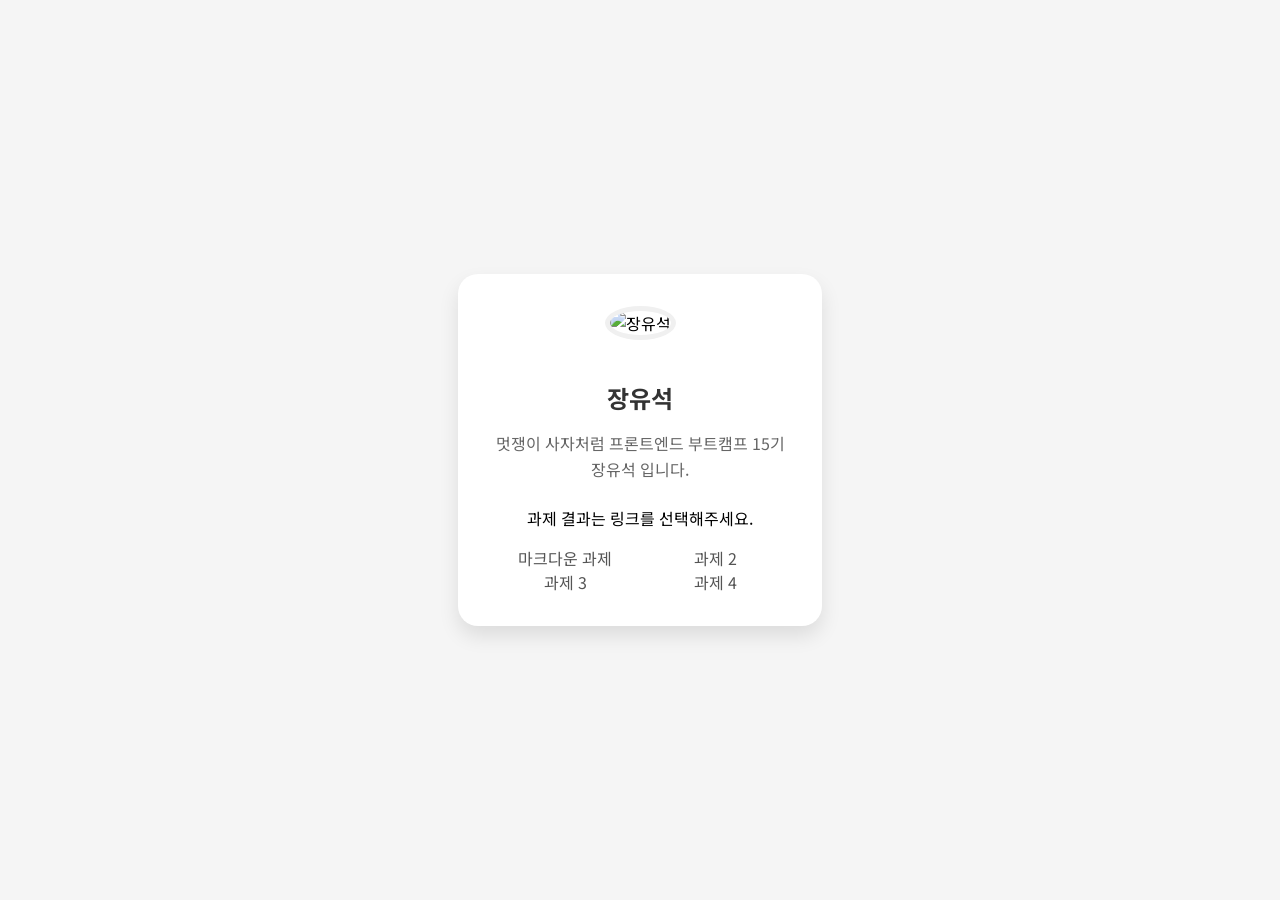
==== index.html @ 5a3b0bee "과제 작성자 이름 변경2" ====
<!doctype html>
<html lang="ko">
  <head>
    <meta charset="UTF-8" />
    <meta name="viewport" content="width=device-width, initial-scale=1.0" />
    <title>HTML/CSS 과제</title>
    <style>
      body {
        margin: 0;
        padding: 0;
        font-family: 'Noto Sans KR', sans-serif;
        background-color: #f5f5f5;
        display: flex;
        justify-content: center;
        align-items: center;
        min-height: 100vh;
      }

      .profile-card {
        background: white;
        border-radius: 20px;
        box-shadow: 0 10px 20px rgba(0, 0, 0, 0.1);
        padding: 2rem;
        width: 300px;
        text-align: center;
      }

      .profile-image {
        width: 150px;
        height: 150px;
        border-radius: 50%;
        margin-bottom: 1.5rem;
        object-fit: cover;
        border: 5px solid #f0f0f0;
      }

      .name {
        font-size: 1.5rem;
        font-weight: bold;
        color: #333;
        margin-bottom: 0.5rem;
      }

      .bio {
        color: #666;
        line-height: 1.6;
        margin-bottom: 1.5rem;
      }

      .homework-links {
        display: flex;
        justify-content: center;
        flex-wrap: wrap;
        margin: 0;
        padding: 0;
        list-style: none;
      }

      .homework-links li {
        width: 50%;
      }

      .homework-links a {
        display: block;
        text-align: center;
        color: #555;
        text-decoration: none;
        transition: color 0.3s ease;
      }

      .homework-links a:hover {
        color: #007bff;
      }
    </style>
    <link href="https://fonts.googleapis.com/css2?family=Noto+Sans+KR:wght@400;700&display=swap" rel="stylesheet" />
    <link rel="stylesheet" href="https://cdnjs.cloudflare.com/ajax/libs/font-awesome/5.15.4/css/all.min.css" />
  </head>
  <body>
    <div class="profile-card">
      <!-- 상대 경로로 이미지 삽입하기 -->
      <img src="./src/assets/profiles/ys.jpg" alt="장유석" class="profile-image" />
      <h1 class="name">장유석</h1>
      <p class="bio">멋쟁이 사자처럼 프론트엔드 부트캠프 15기 장유석 입니다.</p>
      <p>과제 결과는 링크를 선택해주세요.</p>
      <ul class="homework-links">
        <li><a href="./src/md/markdown.md">마크다운 과제</a></li>
        <li><a href="">과제 2</a></li>
        <li><a href="">과제 3</a></li>
        <li><a href="">과제 4</a></li>
      </ul>
    </div>
  </body>
</html>
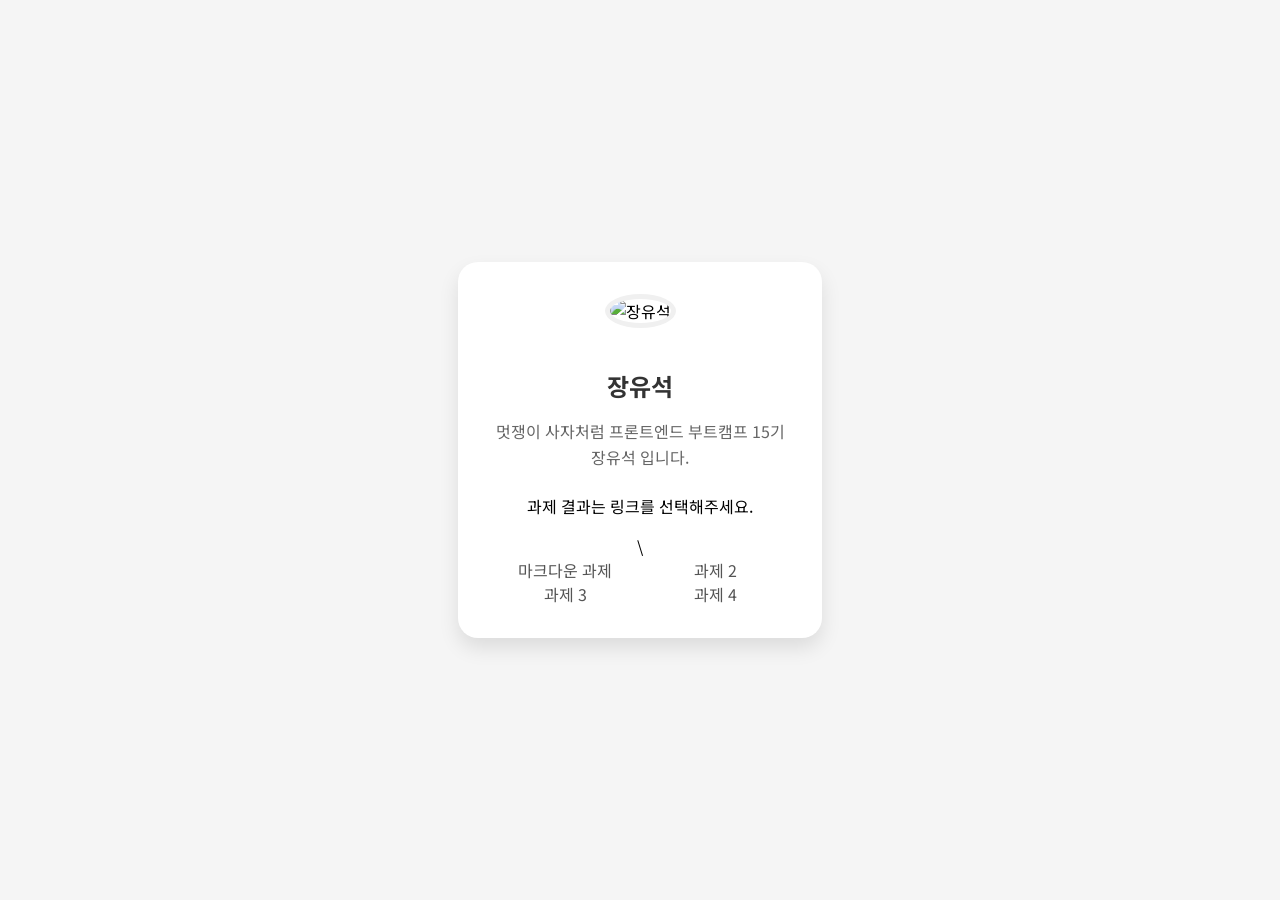
==== commit 96ecd81c: "과제" ====
--- a/index.html
+++ b/index.html
@@ -78,10 +78,11 @@
   <body>
     <div class="profile-card">
       <!-- 상대 경로로 이미지 삽입하기 -->
-      <img src="./src/assets/profiles/ys.jpg" alt="장유석" class="profile-image" />
+      <img src="../homework/src/assets/profiles/ys.jpg" alt="장유석" class="profile-image" />
       <h1 class="name">장유석</h1>
       <p class="bio">멋쟁이 사자처럼 프론트엔드 부트캠프 15기 장유석 입니다.</p>
       <p>과제 결과는 링크를 선택해주세요.</p>
+      \
       <ul class="homework-links">
         <li><a href="./src/md/markdown.md">마크다운 과제</a></li>
         <li><a href="">과제 2</a></li>
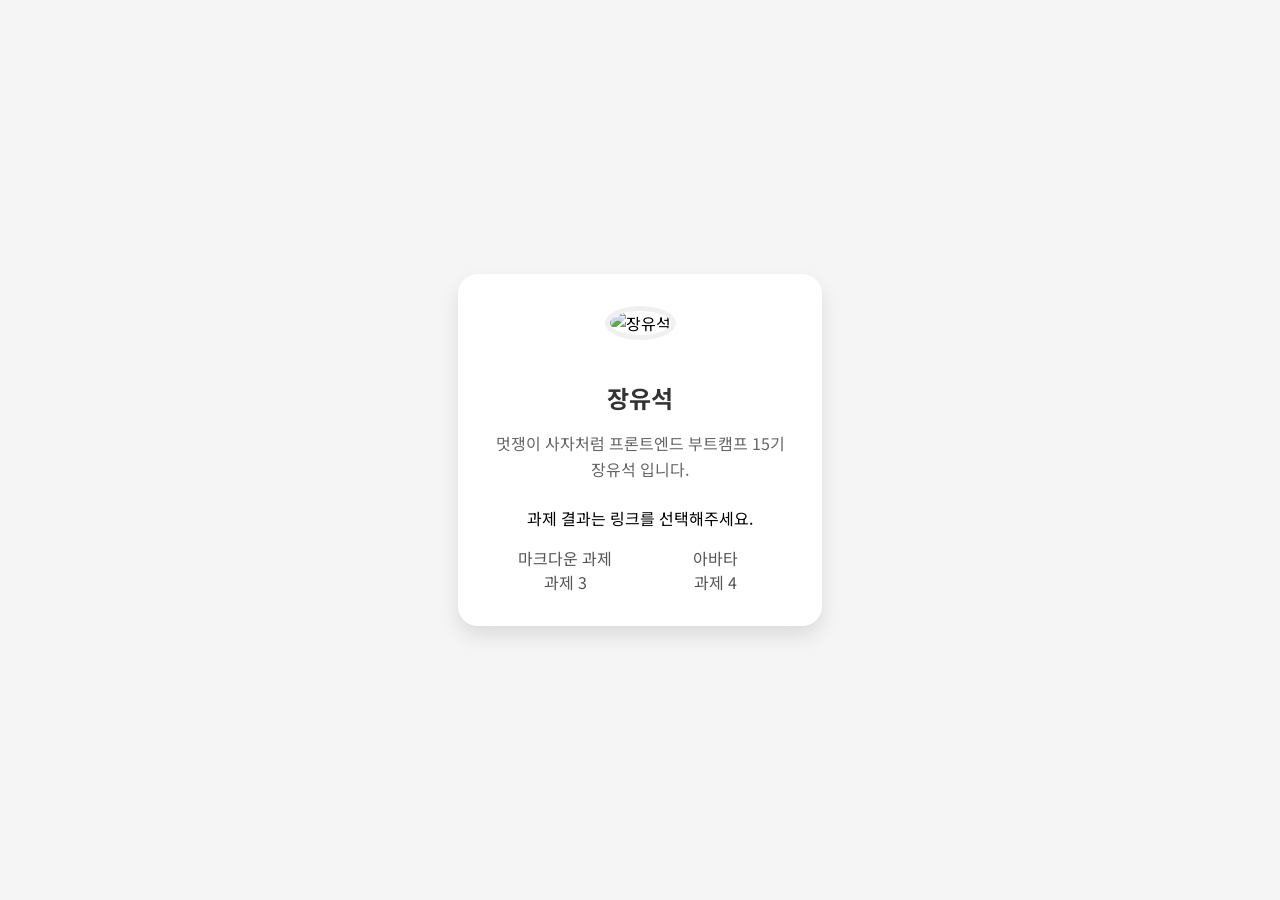
==== commit 2b31a2e7: "아바타 과제" ====
--- a/index.html
+++ b/index.html
@@ -82,10 +82,10 @@
       <h1 class="name">장유석</h1>
       <p class="bio">멋쟁이 사자처럼 프론트엔드 부트캠프 15기 장유석 입니다.</p>
       <p>과제 결과는 링크를 선택해주세요.</p>
-      \
+
       <ul class="homework-links">
         <li><a href="./src/md/markdown.md">마크다운 과제</a></li>
-        <li><a href="">과제 2</a></li>
+        <li><a href="./src/avatars/avatars.html">아바타</a></li>
         <li><a href="">과제 3</a></li>
         <li><a href="">과제 4</a></li>
       </ul>
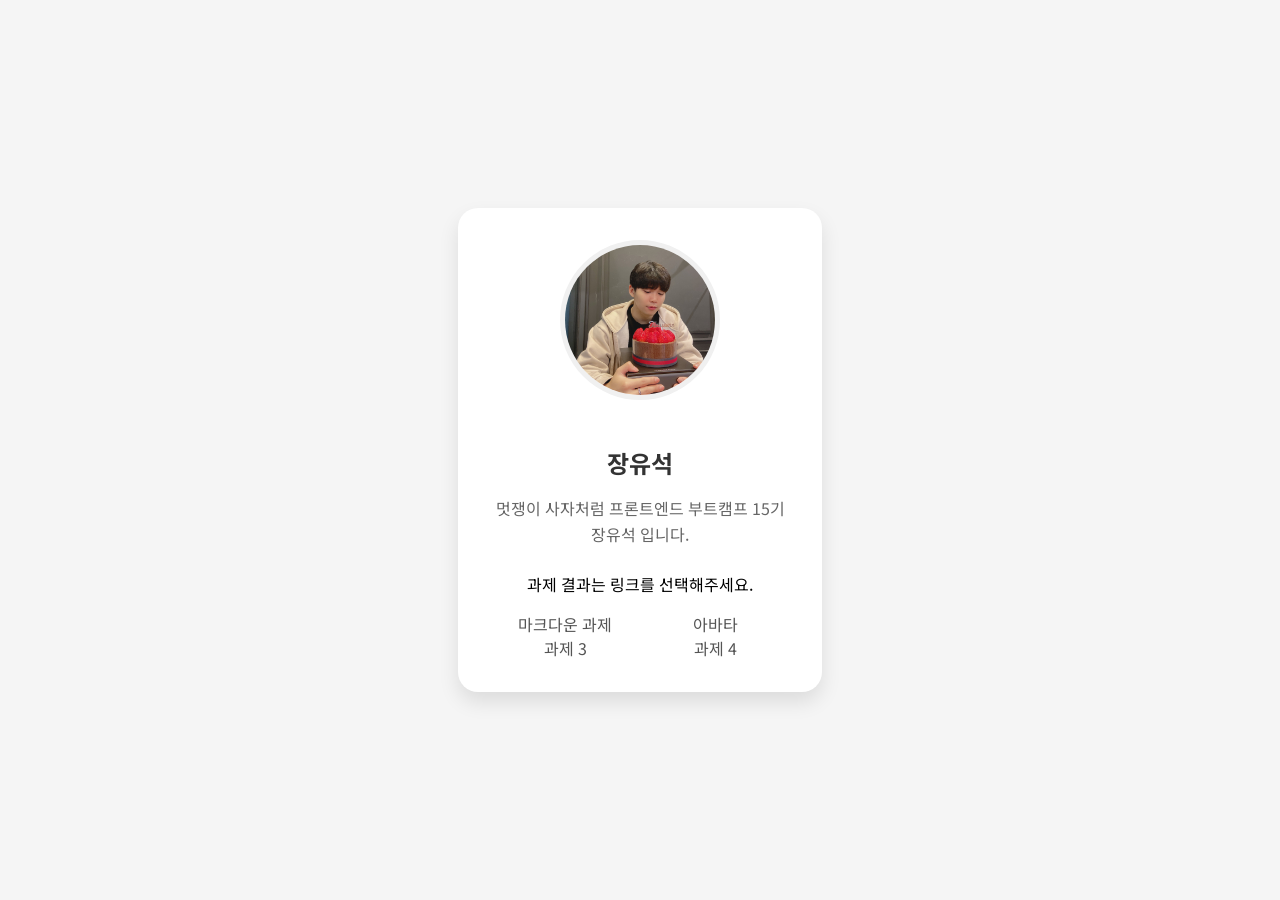
==== commit 0055ba49: "과제 3주소" ====
--- a/index.html
+++ b/index.html
@@ -78,7 +78,7 @@
   <body>
     <div class="profile-card">
       <!-- 상대 경로로 이미지 삽입하기 -->
-      <img src="../homework/src/assets/profiles/ys.jpg" alt="장유석" class="profile-image" />
+      <img src="./src/assets/profiles/ys.jpg" alt="장유석" class="profile-image" />
       <h1 class="name">장유석</h1>
       <p class="bio">멋쟁이 사자처럼 프론트엔드 부트캠프 15기 장유석 입니다.</p>
       <p>과제 결과는 링크를 선택해주세요.</p>
@@ -86,7 +86,7 @@
       <ul class="homework-links">
         <li><a href="./src/md/markdown.md">마크다운 과제</a></li>
         <li><a href="./src/avatars/avatars.html">아바타</a></li>
-        <li><a href="">과제 3</a></li>
+        <li><a href="./src/login/login.html">과제 3</a></li>
         <li><a href="">과제 4</a></li>
       </ul>
     </div>
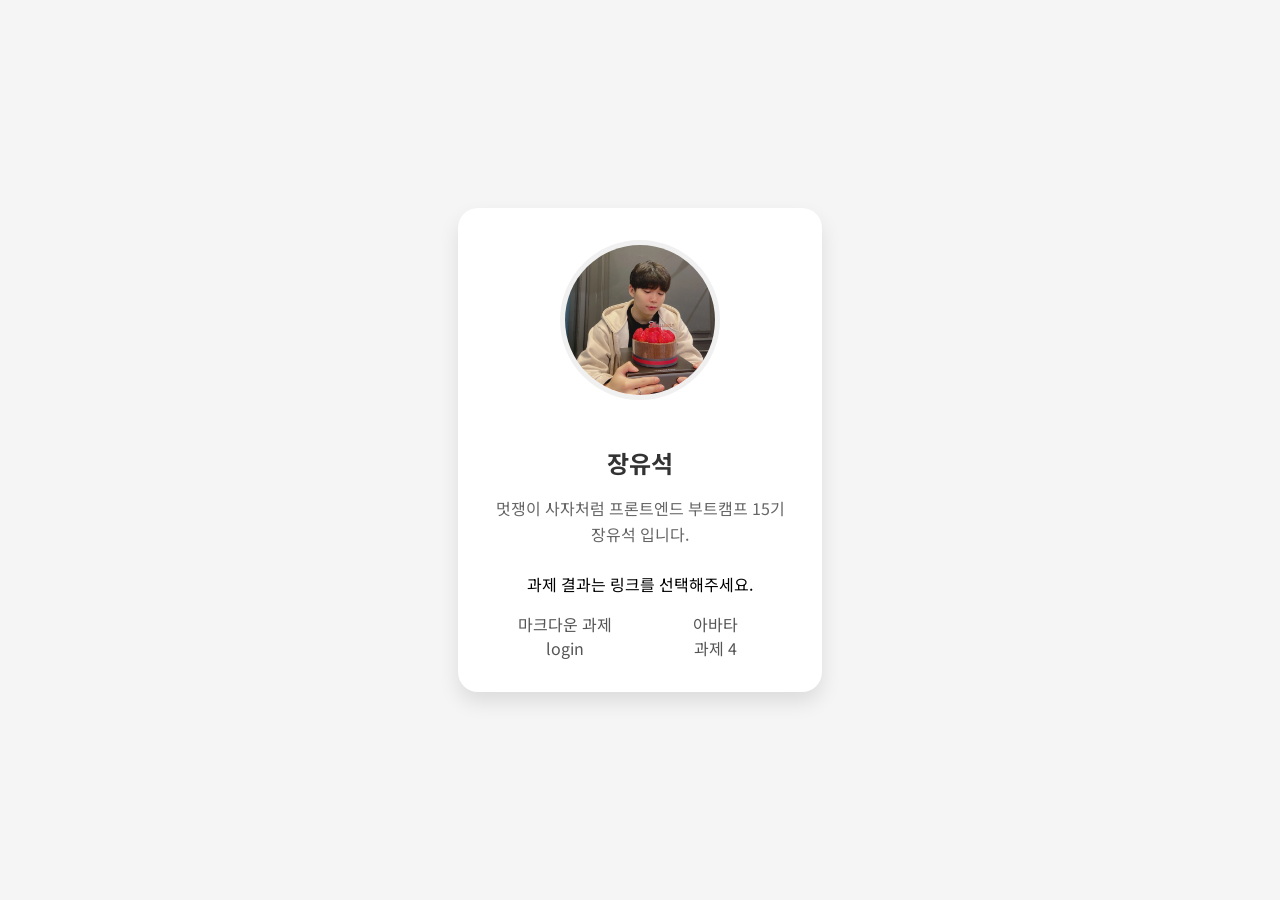
==== commit 04278768: "주소 변경" ====
--- a/index.html
+++ b/index.html
@@ -78,7 +78,7 @@
   <body>
     <div class="profile-card">
       <!-- 상대 경로로 이미지 삽입하기 -->
-      <img src="./src/assets/profiles/ys.jpg" alt="장유석" class="profile-image" />
+      <img src="./src/assets/profiles/ys.webp" alt="장유석" class="profile-image" />
       <h1 class="name">장유석</h1>
       <p class="bio">멋쟁이 사자처럼 프론트엔드 부트캠프 15기 장유석 입니다.</p>
       <p>과제 결과는 링크를 선택해주세요.</p>
@@ -86,7 +86,7 @@
       <ul class="homework-links">
         <li><a href="./src/md/markdown.md">마크다운 과제</a></li>
         <li><a href="./src/avatars/avatars.html">아바타</a></li>
-        <li><a href="./src/login/login.html">과제 3</a></li>
+        <li><a href="./src/login/login.html">login</a></li>
         <li><a href="">과제 4</a></li>
       </ul>
     </div>
